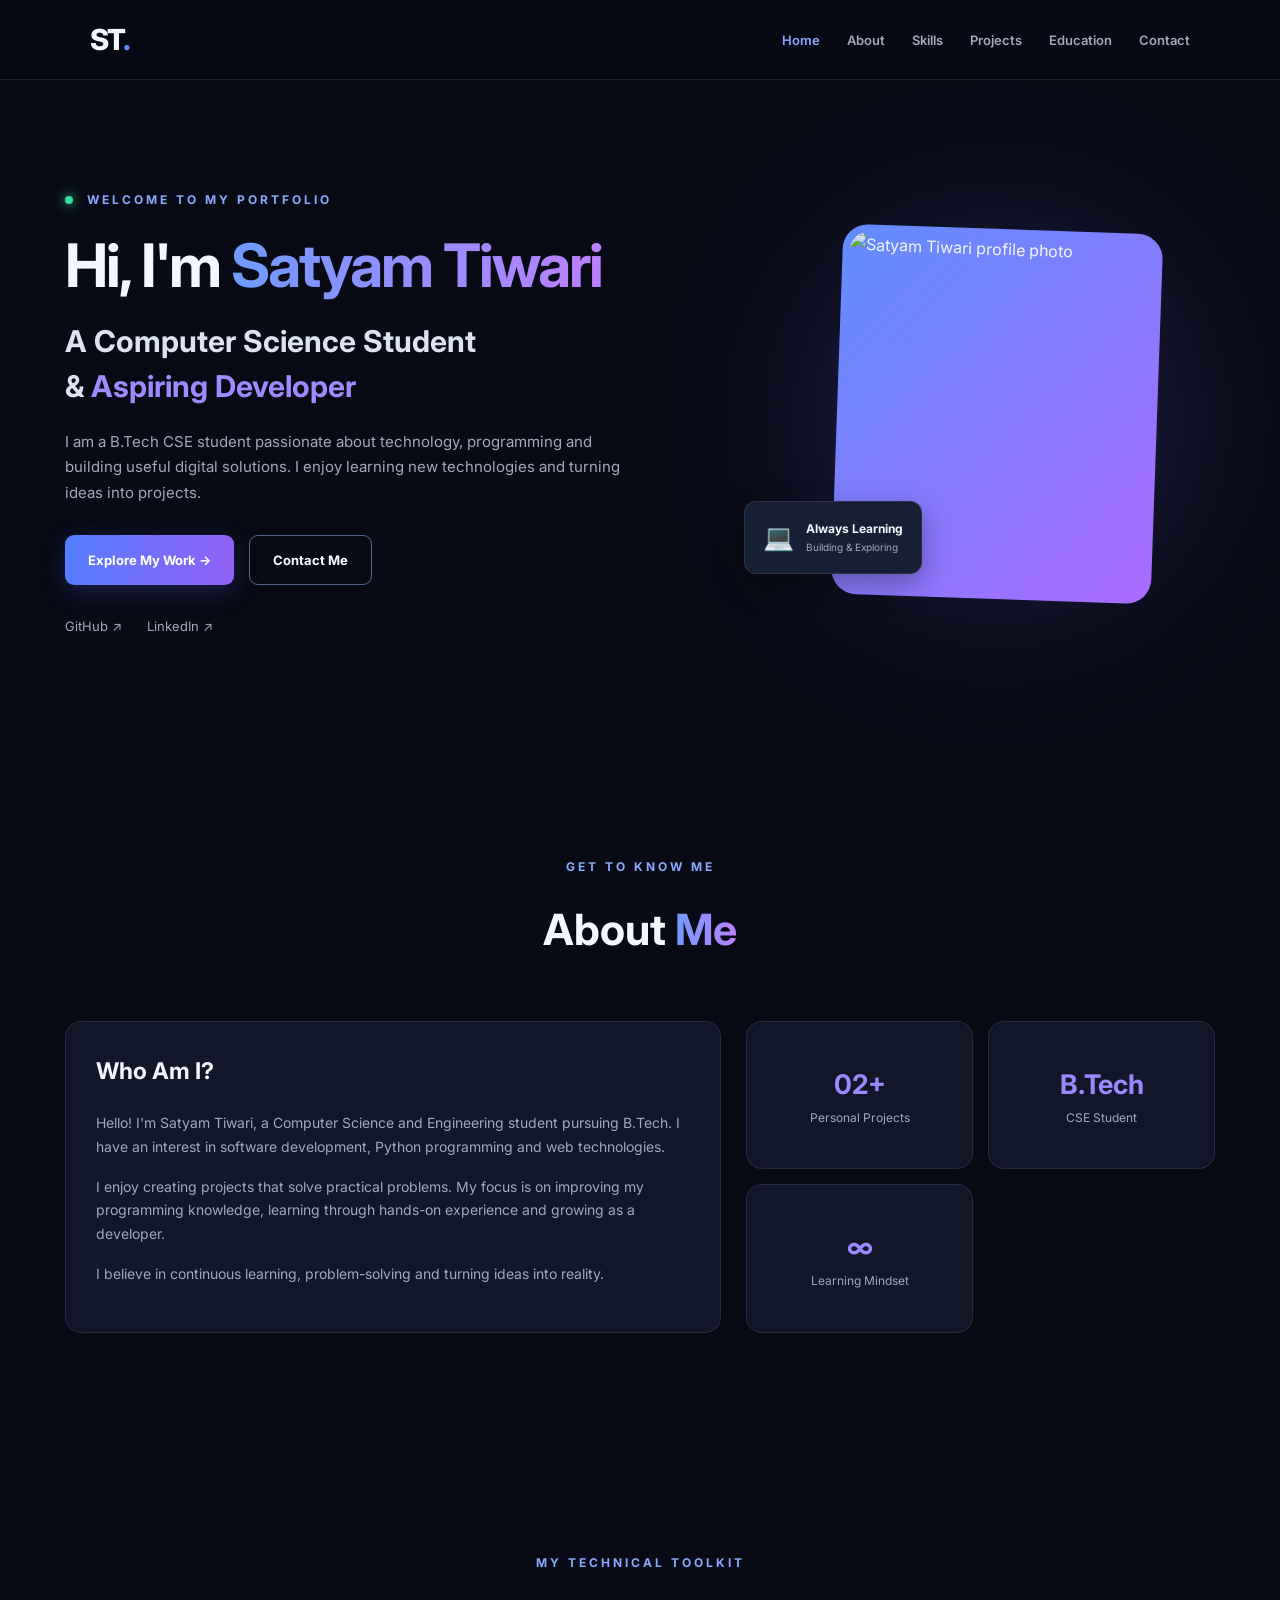
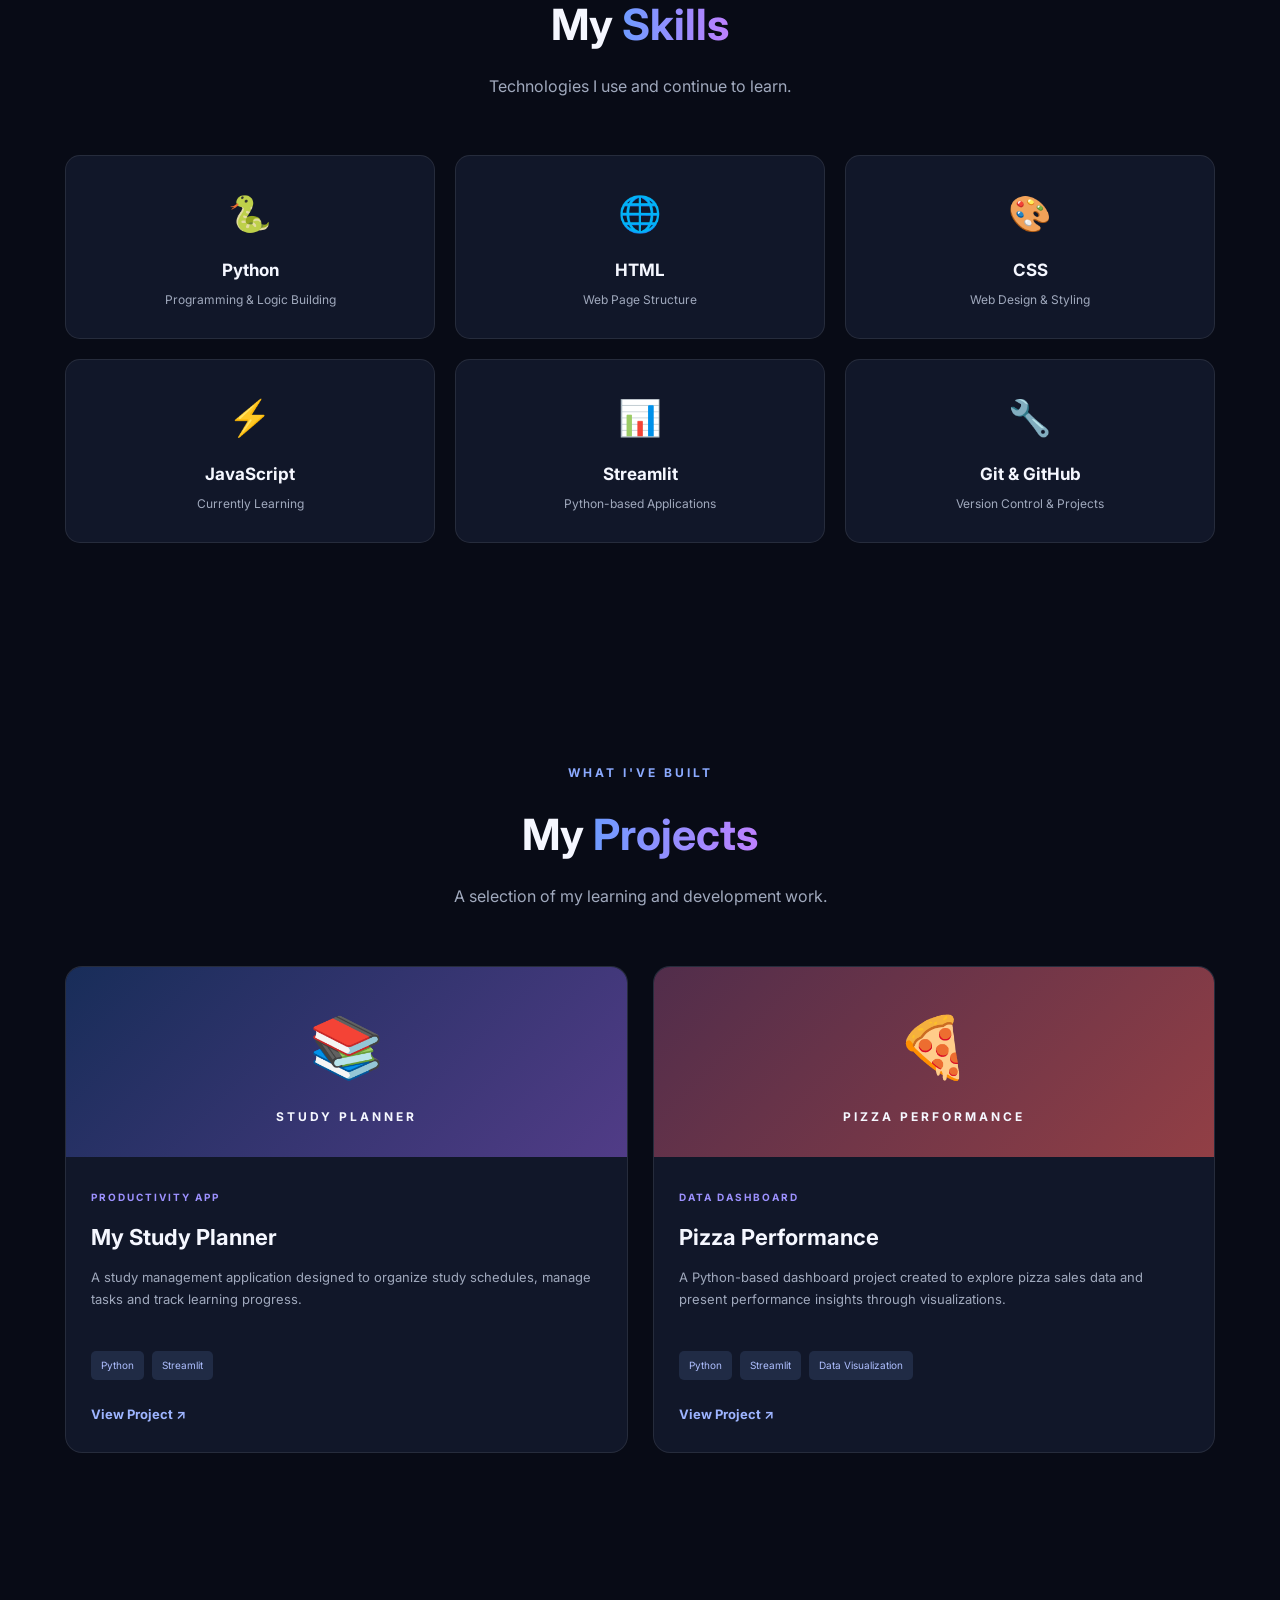
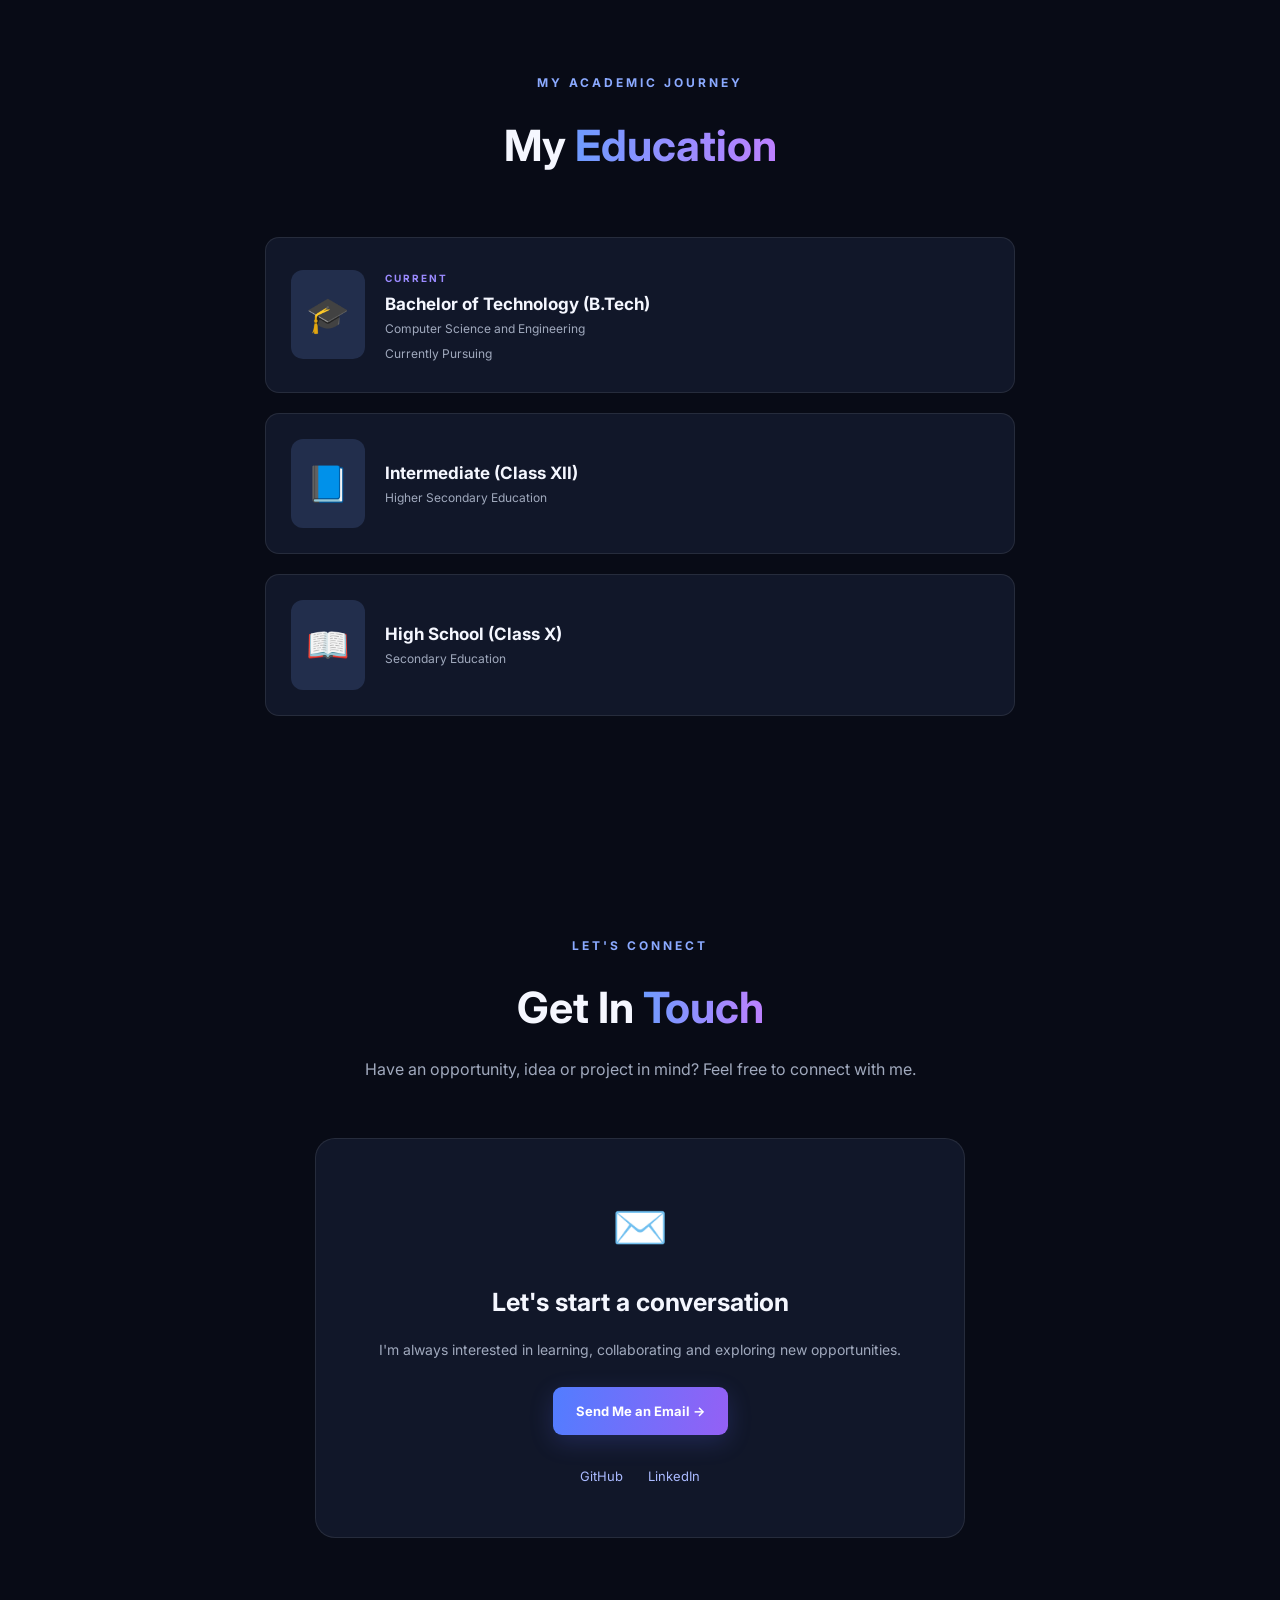
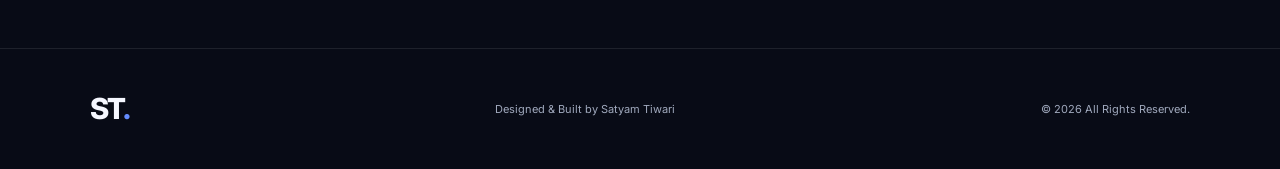
==== index.html @ 0c5a6672 "Add files via upload" ====
<!DOCTYPE html>
<html lang="en">

<head>
    <meta charset="UTF-8">
    <meta name="viewport" content="width=device-width, initial-scale=1.0">
    <meta name="description"
        content="Satyam Tiwari - CSE Student, Python Developer and aspiring software developer. Explore my projects and skills.">
    <title>Satyam Tiwari | Developer Portfolio</title>

    <link rel="stylesheet" href="style.css">

    <link rel="preconnect" href="https://fonts.googleapis.com">
    <link rel="preconnect" href="https://fonts.gstatic.com" crossorigin>
    <link href="https://fonts.googleapis.com/css2?family=Inter:wght@400;500;600;700;800&display=swap" rel="stylesheet">
</head>

<body>

    <!-- Navbar -->
    <header class="navbar">
        <a href="#home" class="logo">ST<span>.</span></a>

        <button class="menu-toggle" id="menuToggle" aria-label="Toggle navigation" aria-expanded="false">
            ☰
        </button>

        <nav class="nav-links" id="navLinks">
            <a href="#home" class="nav-link active">Home</a>
            <a href="#about" class="nav-link">About</a>
            <a href="#skills" class="nav-link">Skills</a>
            <a href="#projects" class="nav-link">Projects</a>
            <a href="#education" class="nav-link">Education</a>
            <a href="#contact" class="nav-link">Contact</a>
        </nav>
    </header>

    <main>

        <!-- Hero Section -->
        <section class="hero section" id="home">

            <div class="hero-content">
                <p class="eyebrow">
                    <span class="status-dot"></span>
                    WELCOME TO MY PORTFOLIO
                </p>

                <h1>
                    Hi, I'm <span class="gradient-text">Satyam Tiwari</span>
                </h1>

                <h2>
                    A Computer Science Student
                    <br>
                    & <span id="typingText">Aspiring Developer</span>
                </h2>

                <p class="hero-description">
                    I am a B.Tech CSE student passionate about
                    technology, programming and building useful
                    digital solutions. I enjoy learning new
                    technologies and turning ideas into projects.
                </p>

                <div class="hero-buttons">
                    <a href="#projects" class="btn btn-primary">
                        Explore My Work →
                    </a>

                    <a href="#contact" class="btn btn-outline">
                        Contact Me
                    </a>
                </div>

                <div class="social-links">
                    <a href="https://github.com/satyamtiwari9719" target="_blank" rel="noopener noreferrer">
                        GitHub ↗
                    </a>

                    <a href="https://www.linkedin.com/" target="_blank" rel="noopener noreferrer">
                        LinkedIn ↗
                    </a>
                </div>
            </div>

            <div class="hero-image">
                <div class="image-glow"></div>

                <div class="profile-frame">
                    <img src="images/profile.jpg" alt="Satyam Tiwari profile photo">
                </div>

                <div class="floating-card">
                    <span>💻</span>
                    <div>
                        <strong>Always Learning</strong>
                        <small>Building & Exploring</small>
                    </div>
                </div>
            </div>

        </section>

        <!-- About Section -->
        <section class="section about" id="about">

            <div class="section-heading">
                <p class="eyebrow">GET TO KNOW ME</p>
                <h2>About <span class="gradient-text">Me</span></h2>
            </div>

            <div class="about-content">
                <div class="about-card">
                    <h3>Who Am I?</h3>

                    <p>
                        Hello! I'm Satyam Tiwari, a Computer Science
                        and Engineering student pursuing B.Tech.
                        I have an interest in software development,
                        Python programming and web technologies.
                    </p>

                    <p>
                        I enjoy creating projects that solve
                        practical problems. My focus is on improving
                        my programming knowledge, learning through
                        hands-on experience and growing as a developer.
                    </p>

                    <p>
                        I believe in continuous learning,
                        problem-solving and turning ideas into reality.
                    </p>
                </div>

                <div class="about-stats">
                    <div class="stat-card">
                        <h3>02+</h3>
                        <p>Personal Projects</p>
                    </div>

                    <div class="stat-card">
                        <h3>B.Tech</h3>
                        <p>CSE Student</p>
                    </div>

                    <div class="stat-card">
                        <h3>∞</h3>
                        <p>Learning Mindset</p>
                    </div>
                </div>
            </div>
        </section>

        <!-- Skills Section -->
        <section class="section" id="skills">

            <div class="section-heading">
                <p class="eyebrow">MY TECHNICAL TOOLKIT</p>
                <h2>My <span class="gradient-text">Skills</span></h2>
                <p class="section-description">
                    Technologies I use and continue to learn.
                </p>
            </div>

            <div class="skills-grid">

                <div class="skill-card">
                    <span class="skill-icon">🐍</span>
                    <h3>Python</h3>
                    <p>Programming & Logic Building</p>
                </div>

                <div class="skill-card">
                    <span class="skill-icon">🌐</span>
                    <h3>HTML</h3>
                    <p>Web Page Structure</p>
                </div>

                <div class="skill-card">
                    <span class="skill-icon">🎨</span>
                    <h3>CSS</h3>
                    <p>Web Design & Styling</p>
                </div>

                <div class="skill-card">
                    <span class="skill-icon">⚡</span>
                    <h3>JavaScript</h3>
                    <p>Currently Learning</p>
                </div>

                <div class="skill-card">
                    <span class="skill-icon">📊</span>
                    <h3>Streamlit</h3>
                    <p>Python-based Applications</p>
                </div>

                <div class="skill-card">
                    <span class="skill-icon">🔧</span>
                    <h3>Git & GitHub</h3>
                    <p>Version Control & Projects</p>
                </div>

            </div>
        </section>

        <!-- Projects Section -->
        <section class="section projects" id="projects">

            <div class="section-heading">
                <p class="eyebrow">WHAT I'VE BUILT</p>
                <h2>My <span class="gradient-text">Projects</span></h2>
                <p class="section-description">
                    A selection of my learning and development work.
                </p>
            </div>

            <div class="projects-grid">

                <article class="project-card">
                    <div class="project-visual study-visual">
                        <span>📚</span>
                        <p>STUDY PLANNER</p>
                    </div>

                    <div class="project-info">
                        <span class="project-category">PRODUCTIVITY APP</span>
                        <h3>My Study Planner</h3>

                        <p>
                            A study management application designed
                            to organize study schedules, manage tasks
                            and track learning progress.
                        </p>

                        <div class="tags">
                            <span>Python</span>
                            <span>Streamlit</span>
                        </div>

                        <a href="https://github.com/satyamtiwari9719" target="_blank" rel="noopener noreferrer"
                            class="project-link">
                            View Project ↗
                        </a>
                    </div>
                </article>

                <article class="project-card">
                    <div class="project-visual pizza-visual">
                        <span>🍕</span>
                        <p>PIZZA PERFORMANCE</p>
                    </div>

                    <div class="project-info">
                        <span class="project-category">DATA DASHBOARD</span>
                        <h3>Pizza Performance</h3>

                        <p>
                            A Python-based dashboard project created
                            to explore pizza sales data and present
                            performance insights through visualizations.
                        </p>

                        <div class="tags">
                            <span>Python</span>
                            <span>Streamlit</span>
                            <span>Data Visualization</span>
                        </div>

                        <a href="https://github.com/satyamtiwari9719" target="_blank" rel="noopener noreferrer"
                            class="project-link">
                            View Project ↗
                        </a>
                    </div>
                </article>

            </div>
        </section>

        <!-- Education Section -->
        <section class="section" id="education">

            <div class="section-heading">
                <p class="eyebrow">MY ACADEMIC JOURNEY</p>
                <h2>My <span class="gradient-text">Education</span></h2>
            </div>

            <div class="education-list">

                <div class="education-card">
                    <div class="education-icon">🎓</div>
                    <div>
                        <span class="education-year">CURRENT</span>
                        <h3>Bachelor of Technology (B.Tech)</h3>
                        <p>Computer Science and Engineering</p>
                        <small>Currently Pursuing</small>
                    </div>
                </div>

                <div class="education-card">
                    <div class="education-icon">📘</div>
                    <div>
                        <h3>Intermediate (Class XII)</h3>
                        <p>Higher Secondary Education</p>
                    </div>
                </div>

                <div class="education-card">
                    <div class="education-icon">📖</div>
                    <div>
                        <h3>High School (Class X)</h3>
                        <p>Secondary Education</p>
                    </div>
                </div>

            </div>
        </section>

        <!-- Contact Section -->
        <section class="section contact" id="contact">

            <div class="section-heading">
                <p class="eyebrow">LET'S CONNECT</p>
                <h2>Get In <span class="gradient-text">Touch</span></h2>

                <p class="section-description">
                    Have an opportunity, idea or project in mind?
                    Feel free to connect with me.
                </p>
            </div>

            <div class="contact-card">
                <span class="contact-icon">✉️</span>
                <h3>Let's start a conversation</h3>

                <p>
                    I'm always interested in learning,
                    collaborating and exploring new opportunities.
                </p>

                <!-- Replace with your real email -->
                <a href="mailto:your-email@example.com" class="btn btn-primary">
                    Send Me an Email →
                </a>

                <div class="contact-socials">
                    <a href="https://github.com/satyamtiwari9719" target="_blank" rel="noopener noreferrer">
                        GitHub
                    </a>

                    <a href="https://www.linkedin.com/" target="_blank" rel="noopener noreferrer">
                        LinkedIn
                    </a>
                </div>
            </div>
        </section>

    </main>

    <!-- Footer -->
    <footer class="footer">
        <a href="#home" class="logo">ST<span>.</span></a>

        <p>Designed & Built by Satyam Tiwari</p>

        <p>© <span id="year"></span> All Rights Reserved.</p>
    </footer>

    <script src="script.js"></script>
</body>

</html>
---- style.css ----
/* =========================
   GLOBAL STYLING
========================= */

* {
    margin: 0;
    padding: 0;
    box-sizing: border-box;
    scroll-behavior: smooth;
}

:root {
    --bg: #080b16;
    --card: #111729;
    --text: #f5f7ff;
    --muted: #a0a9bd;
    --blue: #648cff;
    --purple: #a16bff;
    --border: rgba(255, 255, 255, 0.09);
}

body {
    font-family: 'Inter', sans-serif;
    background: var(--bg);
    color: var(--text);
    line-height: 1.7;
    overflow-x: hidden;
}

a {
    text-decoration: none;
    color: inherit;
}

.section {
    max-width: 1150px;
    width: 90%;
    margin: auto;
    padding: 110px 0;
}

.gradient-text {
    background: linear-gradient(90deg, #6e9bff, #bd80ff);
    -webkit-background-clip: text;
    background-clip: text;
    color: transparent;
}

.eyebrow {
    color: #8baaff;
    font-size: 12px;
    letter-spacing: 3px;
    font-weight: 700;
    margin-bottom: 15px;
}

.section-heading {
    text-align: center;
    margin-bottom: 55px;
}

.section-heading h2 {
    font-size: clamp(32px, 5vw, 43px);
    margin-bottom: 12px;
}

.section-description {
    color: var(--muted);
    max-width: 580px;
    margin: 10px auto 0;
}

/* =========================
   NAVIGATION BAR
========================= */

.navbar {
    position: sticky;
    top: 0;
    z-index: 1000;
    width: 100%;
    min-height: 75px;
    padding: 15px 7%;
    display: flex;
    align-items: center;
    justify-content: space-between;
    background: rgba(8, 11, 22, 0.92);
    backdrop-filter: blur(15px);
    border-bottom: 1px solid var(--border);
}

.logo {
    font-size: 29px;
    font-weight: 800;
    letter-spacing: -2px;
}

.logo span {
    color: var(--blue);
}

.nav-links {
    display: flex;
    align-items: center;
    gap: 27px;
}

.nav-link {
    color: var(--muted);
    font-size: 13px;
    font-weight: 600;
    transition: 0.3s;
}

.nav-link:hover,
.nav-link.active {
    color: #8baaff;
}

.menu-toggle {
    display: none;
    background: transparent;
    color: white;
    border: none;
    font-size: 27px;
    cursor: pointer;
}

/* =========================
   HERO SECTION
========================= */

.hero {
    min-height: 640px;
    display: grid;
    grid-template-columns: 1.2fr 0.8fr;
    align-items: center;
    gap: 60px;
}

.status-dot {
    display: inline-block;
    width: 8px;
    height: 8px;
    background: #42d9a2;
    border-radius: 50%;
    margin-right: 8px;
    box-shadow: 0 0 12px #42d9a2;
}

.hero h1 {
    font-size: clamp(36px, 5.5vw, 60px);
    line-height: 1.2;
    margin: 18px 0;
    letter-spacing: -2px;
}

.hero h2 {
    font-size: clamp(21px, 3vw, 30px);
    line-height: 1.5;
    color: #dce3f5;
    margin-bottom: 20px;
}

#typingText {
    color: #9e8bff;
}

.hero-description {
    color: var(--muted);
    max-width: 570px;
    font-size: 15px;
    margin-bottom: 30px;
}

.hero-buttons {
    display: flex;
    flex-wrap: wrap;
    gap: 15px;
}

.btn {
    display: inline-flex;
    align-items: center;
    justify-content: center;
    padding: 13px 23px;
    border-radius: 9px;
    font-size: 13px;
    font-weight: 700;
    transition: 0.3s;
}

.btn-primary {
    background: linear-gradient(100deg, #527dff, #9460f5);
    color: white;
    box-shadow: 0 7px 25px rgba(96, 110, 255, 0.2);
}

.btn-primary:hover {
    transform: translateY(-4px);
    box-shadow: 0 10px 30px rgba(96, 110, 255, 0.4);
}

.btn-outline {
    border: 1px solid #52658d;
    color: white;
}

.btn-outline:hover {
    background: #17223e;
    transform: translateY(-4px);
}

.social-links {
    display: flex;
    gap: 25px;
    margin-top: 30px;
}

.social-links a {
    color: var(--muted);
    font-size: 13px;
    transition: 0.3s;
}

.social-links a:hover {
    color: #8baaff;
}

.hero-image {
    position: relative;
    display: flex;
    justify-content: center;
    align-items: center;
}

.image-glow {
    position: absolute;
    width: 300px;
    height: 300px;
    background: linear-gradient(135deg, #536fff, #a16bff);
    filter: blur(100px);
    opacity: 0.3;
    border-radius: 50%;
}

.profile-frame {
    position: relative;
    width: 320px;
    height: 370px;
    border-radius: 25px;
    padding: 7px;
    background: linear-gradient(135deg, #608dff, #aa6bff);
    transform: rotate(2deg);
}

.profile-frame img {
    width: 100%;
    height: 100%;
    object-fit: cover;
    border-radius: 20px;
    display: block;
}

.floating-card {
    position: absolute;
    bottom: 25px;
    left: -35px;
    display: flex;
    align-items: center;
    gap: 12px;
    background: #171f34;
    border: 1px solid var(--border);
    padding: 14px 18px;
    border-radius: 12px;
    box-shadow: 0 10px 30px #0005;
}

.floating-card>span {
    font-size: 25px;
}

.floating-card strong,
.floating-card small {
    display: block;
}

.floating-card strong {
    font-size: 12px;
}

.floating-card small {
    color: var(--muted);
    font-size: 10px;
}

/* =========================
   ABOUT SECTION
========================= */

.about-content {
    display: grid;
    grid-template-columns: 1.4fr 1fr;
    gap: 25px;
}

.about-card,
.stat-card {
    background: var(--card);
    border: 1px solid var(--border);
    border-radius: 16px;
    padding: 30px;
}

.about-card h3 {
    font-size: 23px;
    margin-bottom: 20px;
}

.about-card p {
    color: var(--muted);
    font-size: 14px;
    margin-bottom: 16px;
}

.about-stats {
    display: grid;
    grid-template-columns: 1fr 1fr;
    gap: 15px;
}

.stat-card {
    display: flex;
    flex-direction: column;
    justify-content: center;
    text-align: center;
}

.stat-card h3 {
    font-size: 27px;
    color: #9b8aff;
}

.stat-card p {
    color: var(--muted);
    font-size: 12px;
}

/* =========================
   SKILLS SECTION
========================= */

.skills-grid {
    display: grid;
    grid-template-columns: repeat(3, 1fr);
    gap: 20px;
}

.skill-card {
    padding: 28px 20px;
    text-align: center;
    background: var(--card);
    border: 1px solid var(--border);
    border-radius: 15px;
    transition: 0.3s;
}

.skill-card:hover {
    transform: translateY(-7px);
    border-color: #718aff;
    background: #151e35;
}

.skill-icon {
    font-size: 35px;
}

.skill-card h3 {
    font-size: 17px;
    margin: 12px 0 5px;
}

.skill-card p {
    color: var(--muted);
    font-size: 12px;
}

/* =========================
   PROJECT SECTION
========================= */

.projects-grid {
    display: grid;
    grid-template-columns: repeat(2, 1fr);
    gap: 25px;
}

.project-card {
    overflow: hidden;
    border: 1px solid var(--border);
    background: var(--card);
    border-radius: 17px;
    transition: 0.3s;
}

.project-card:hover {
    transform: translateY(-7px);
    border-color: #718aff;
}

.project-visual {
    height: 190px;
    display: flex;
    flex-direction: column;
    justify-content: center;
    align-items: center;
    gap: 10px;
}

.study-visual {
    background: linear-gradient(135deg, #182d59, #513c87);
}

.pizza-visual {
    background: linear-gradient(135deg, #512d4b, #923f45);
}

.project-visual span {
    font-size: 60px;
}

.project-visual p {
    font-size: 12px;
    font-weight: 700;
    letter-spacing: 3px;
}

.project-info {
    padding: 25px;
}

.project-category {
    color: #9d91ff;
    font-size: 10px;
    font-weight: 700;
    letter-spacing: 2px;
}

.project-info h3 {
    font-size: 22px;
    margin: 10px 0;
}

.project-info>p {
    color: var(--muted);
    font-size: 13px;
    min-height: 65px;
}

.tags {
    display: flex;
    flex-wrap: wrap;
    gap: 8px;
    margin: 20px 0;
}

.tags span {
    background: #202b45;
    color: #aebfff;
    padding: 6px 10px;
    border-radius: 5px;
    font-size: 10px;
}

.project-link {
    color: #9db4ff;
    font-size: 13px;
    font-weight: 700;
}

.project-link:hover {
    color: white;
}

/* =========================
   EDUCATION
========================= */

.education-list {
    max-width: 750px;
    margin: auto;
    display: grid;
    gap: 20px;
}

.education-card {
    display: flex;
    align-items: center;
    gap: 20px;
    padding: 25px;
    background: var(--card);
    border: 1px solid var(--border);
    border-radius: 14px;
    transition: 0.3s;
}

.education-card:hover {
    border-color: #718aff;
    transform: translateX(5px);
}

.education-icon {
    font-size: 35px;
    background: #222e4c;
    padding: 15px;
    border-radius: 12px;
}

.education-year {
    color: #9b8aff;
    font-size: 10px;
    letter-spacing: 2px;
    font-weight: 700;
}

.education-card h3 {
    font-size: 17px;
}

.education-card p,
.education-card small {
    color: var(--muted);
    font-size: 12px;
}

/* =========================
   CONTACT SECTION
========================= */

.contact-card {
    max-width: 650px;
    margin: auto;
    text-align: center;
    background: var(--card);
    border: 1px solid var(--border);
    padding: 50px 30px;
    border-radius: 20px;
}

.contact-icon {
    font-size: 45px;
}

.contact-card h3 {
    font-size: 25px;
    margin: 15px 0;
}

.contact-card p {
    color: var(--muted);
    font-size: 14px;
    margin-bottom: 25px;
}

.contact-socials {
    display: flex;
    justify-content: center;
    gap: 25px;
    margin-top: 30px;
}

.contact-socials a {
    color: #aabaff;
    font-size: 13px;
}

/* =========================
   FOOTER
========================= */

.footer {
    border-top: 1px solid var(--border);
    padding: 35px 7%;
    display: flex;
    align-items: center;
    justify-content: space-between;
    flex-wrap: wrap;
    gap: 15px;
}

.footer p {
    color: var(--muted);
    font-size: 11px;
}

/* =========================
   ANIMATIONS
========================= */

.reveal {
    opacity: 0;
    transform: translateY(30px);
    transition: opacity 0.7s ease, transform 0.7s ease;
}

.reveal.show {
    opacity: 1;
    transform: translateY(0);
}

/* =========================
   RESPONSIVE DESIGN
========================= */

@media (max-width: 850px) {

    .nav-links {
        gap: 14px;
    }

    .hero {
        grid-template-columns: 1fr 0.8fr;
        gap: 30px;
    }

    .profile-frame {
        width: 260px;
        height: 310px;
    }

    .skills-grid {
        grid-template-columns: repeat(2, 1fr);
    }
}

@media (max-width: 650px) {

    .section {
        padding: 75px 0;
    }

    .navbar {
        padding: 15px 5%;
    }

    .menu-toggle {
        display: block;
    }

    .nav-links {
        display: none;
        position: absolute;
        top: 75px;
        left: 0;
        width: 100%;
        background: #111729;
        padding: 25px;
        flex-direction: column;
        align-items: flex-start;
        border-bottom: 1px solid var(--border);
    }

    .nav-links.open {
        display: flex;
    }

    .hero {
        grid-template-columns: 1fr;
        text-align: center;
        padding-top: 70px;
    }

    .hero-description {
        margin-left: auto;
        margin-right: auto;
    }

    .hero-buttons,
    .social-links {
        justify-content: center;
    }

    .hero-image {
        margin: 20px auto;
    }

    .profile-frame {
        width: 260px;
        height: 300px;
    }

    .floating-card {
        left: -10px;
    }

    .about-content {
        grid-template-columns: 1fr;
    }

    .projects-grid {
        grid-template-columns: 1fr;
    }

    .skills-grid {
        grid-template-columns: repeat(2, 1fr);
    }

    .footer {
        justify-content: center;
        text-align: center;
        flex-direction: column;
    }
}

@media (max-width: 380px) {

    .skills-grid {
        grid-template-columns: 1fr;
    }

    .profile-frame {
        width: 220px;
        height: 270px;
    }
}
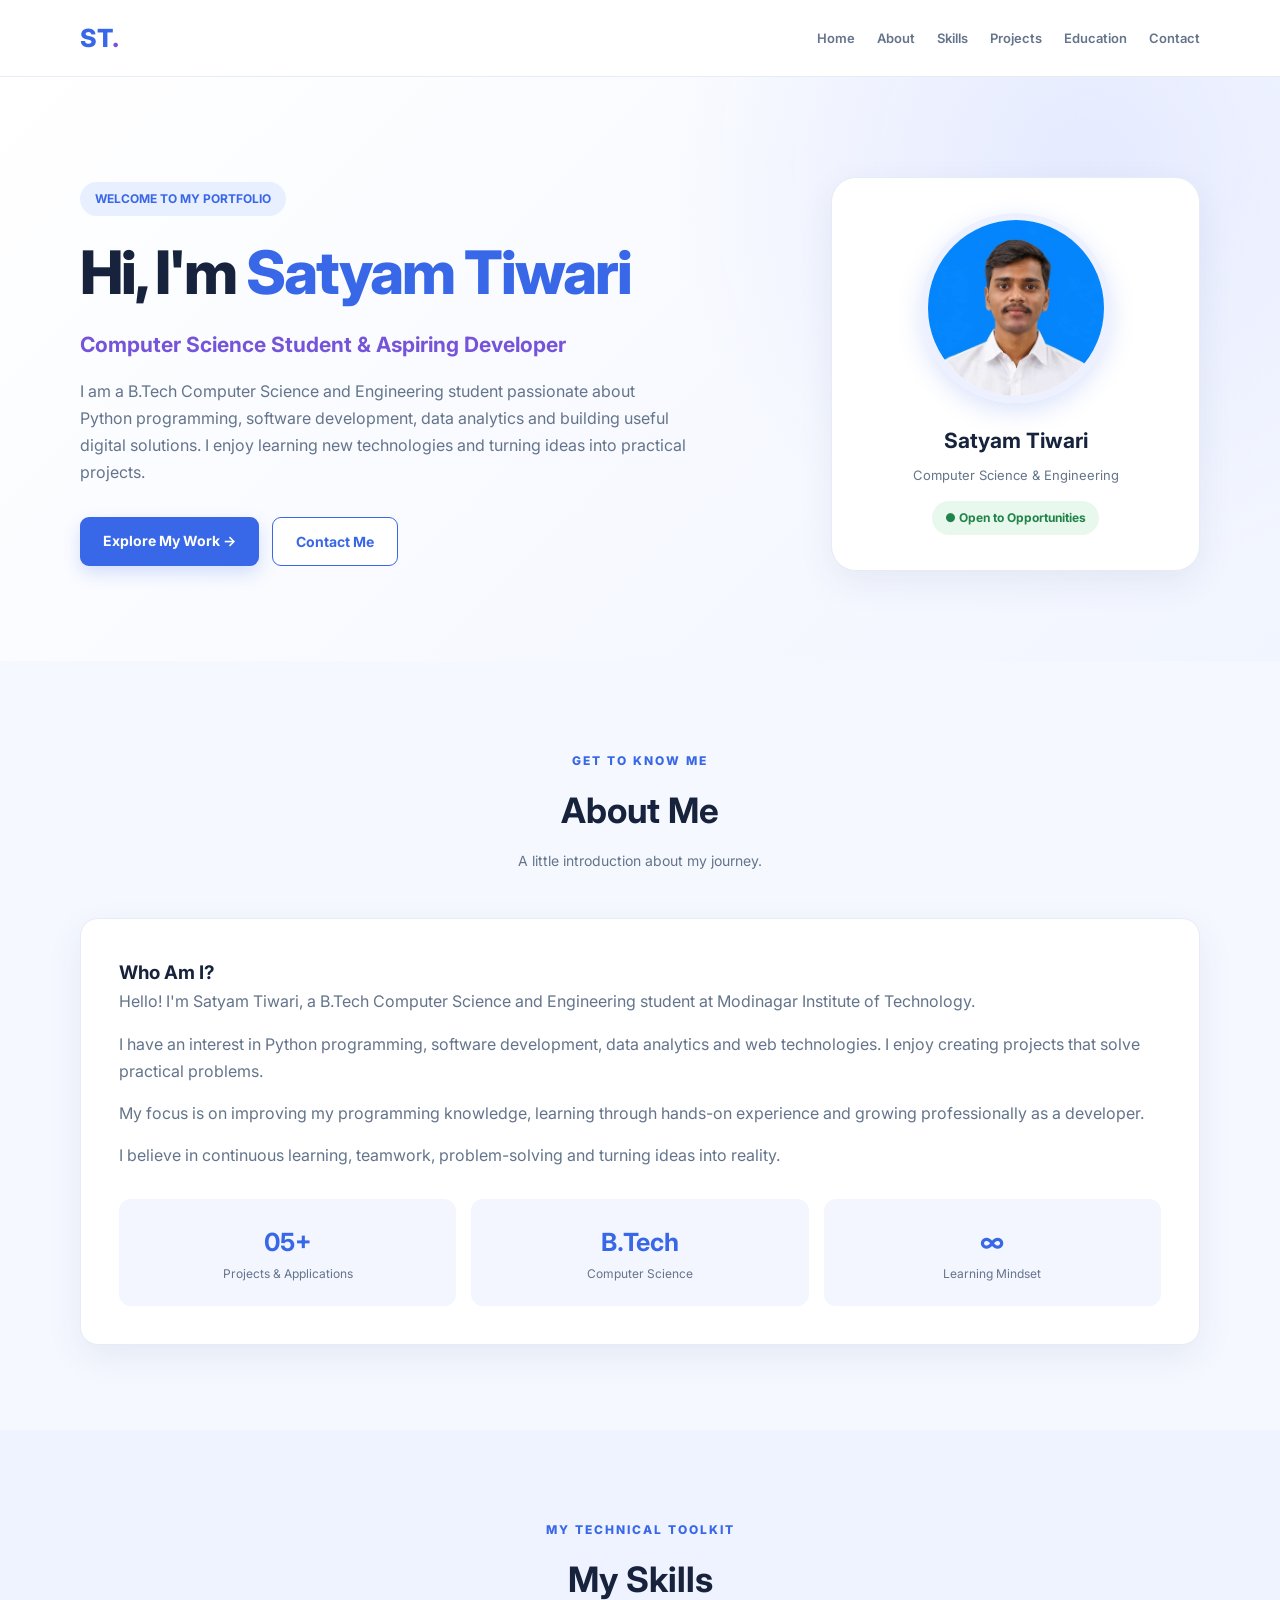
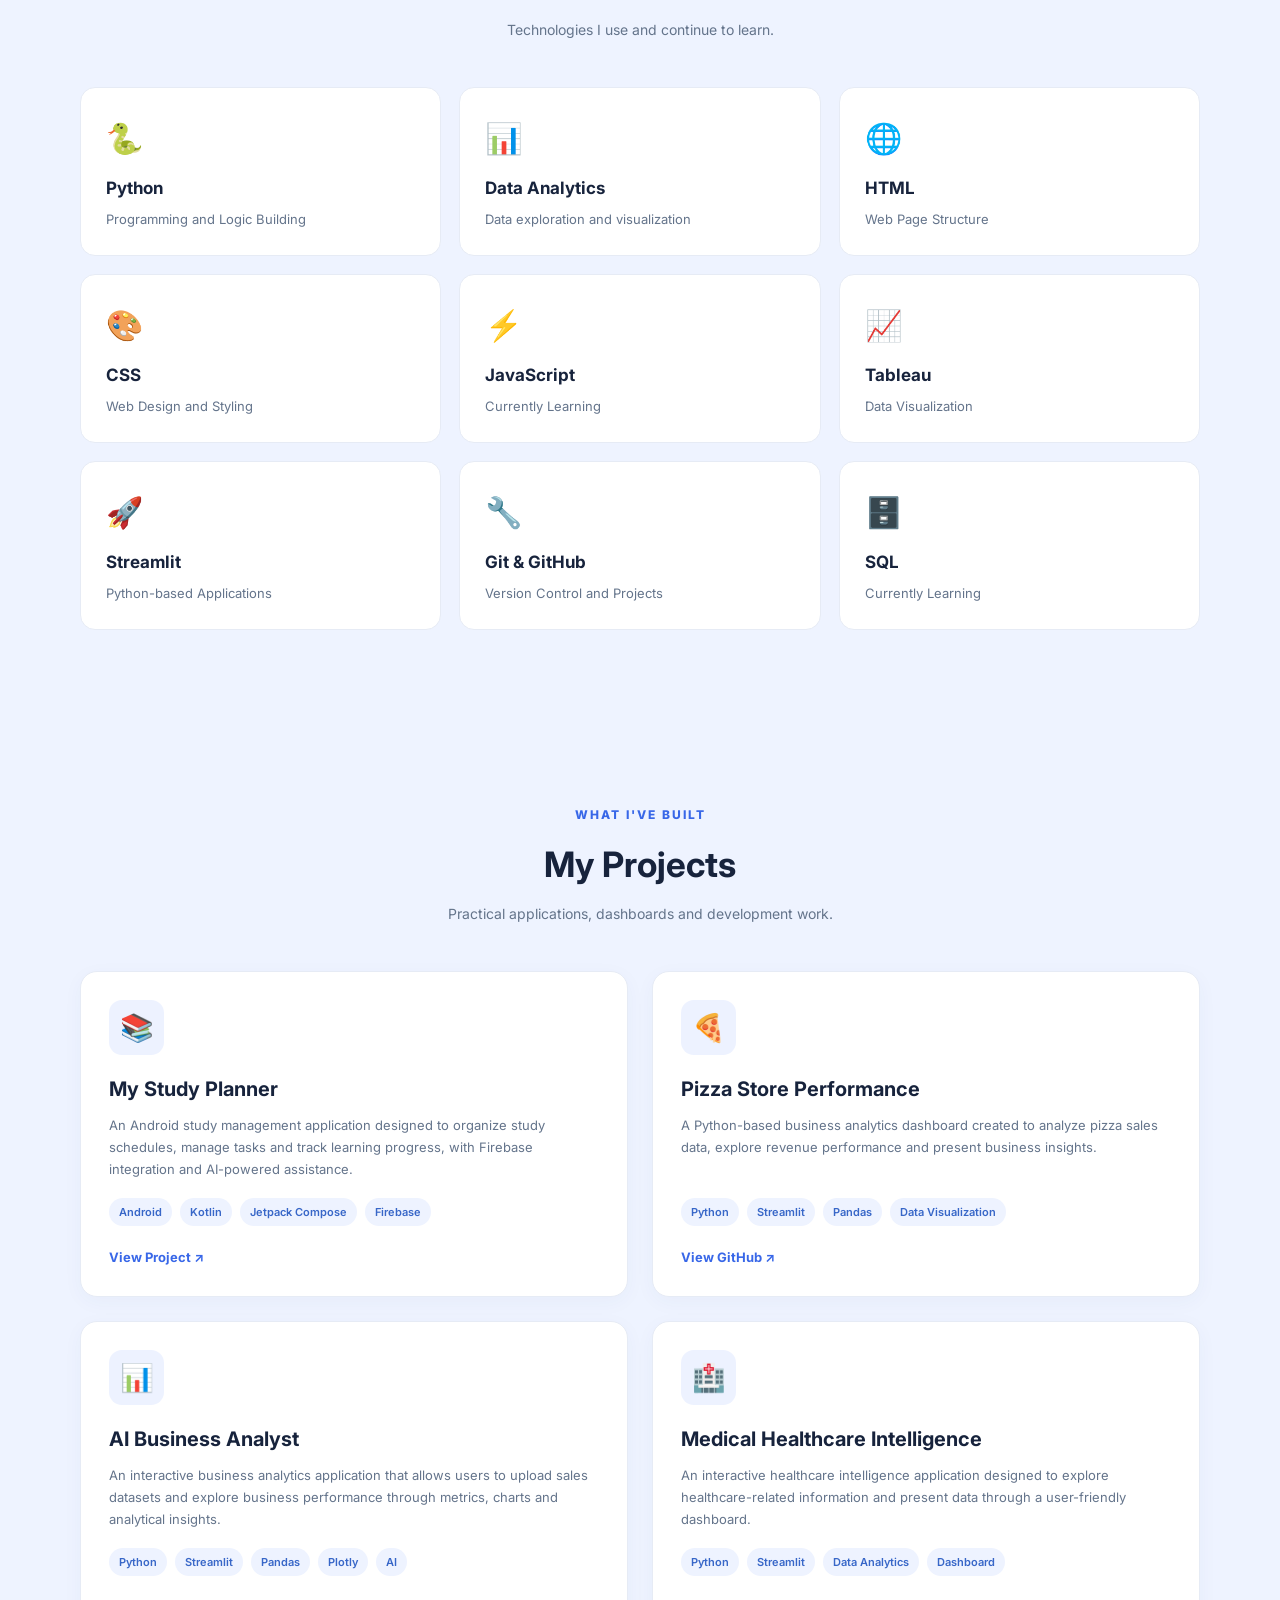
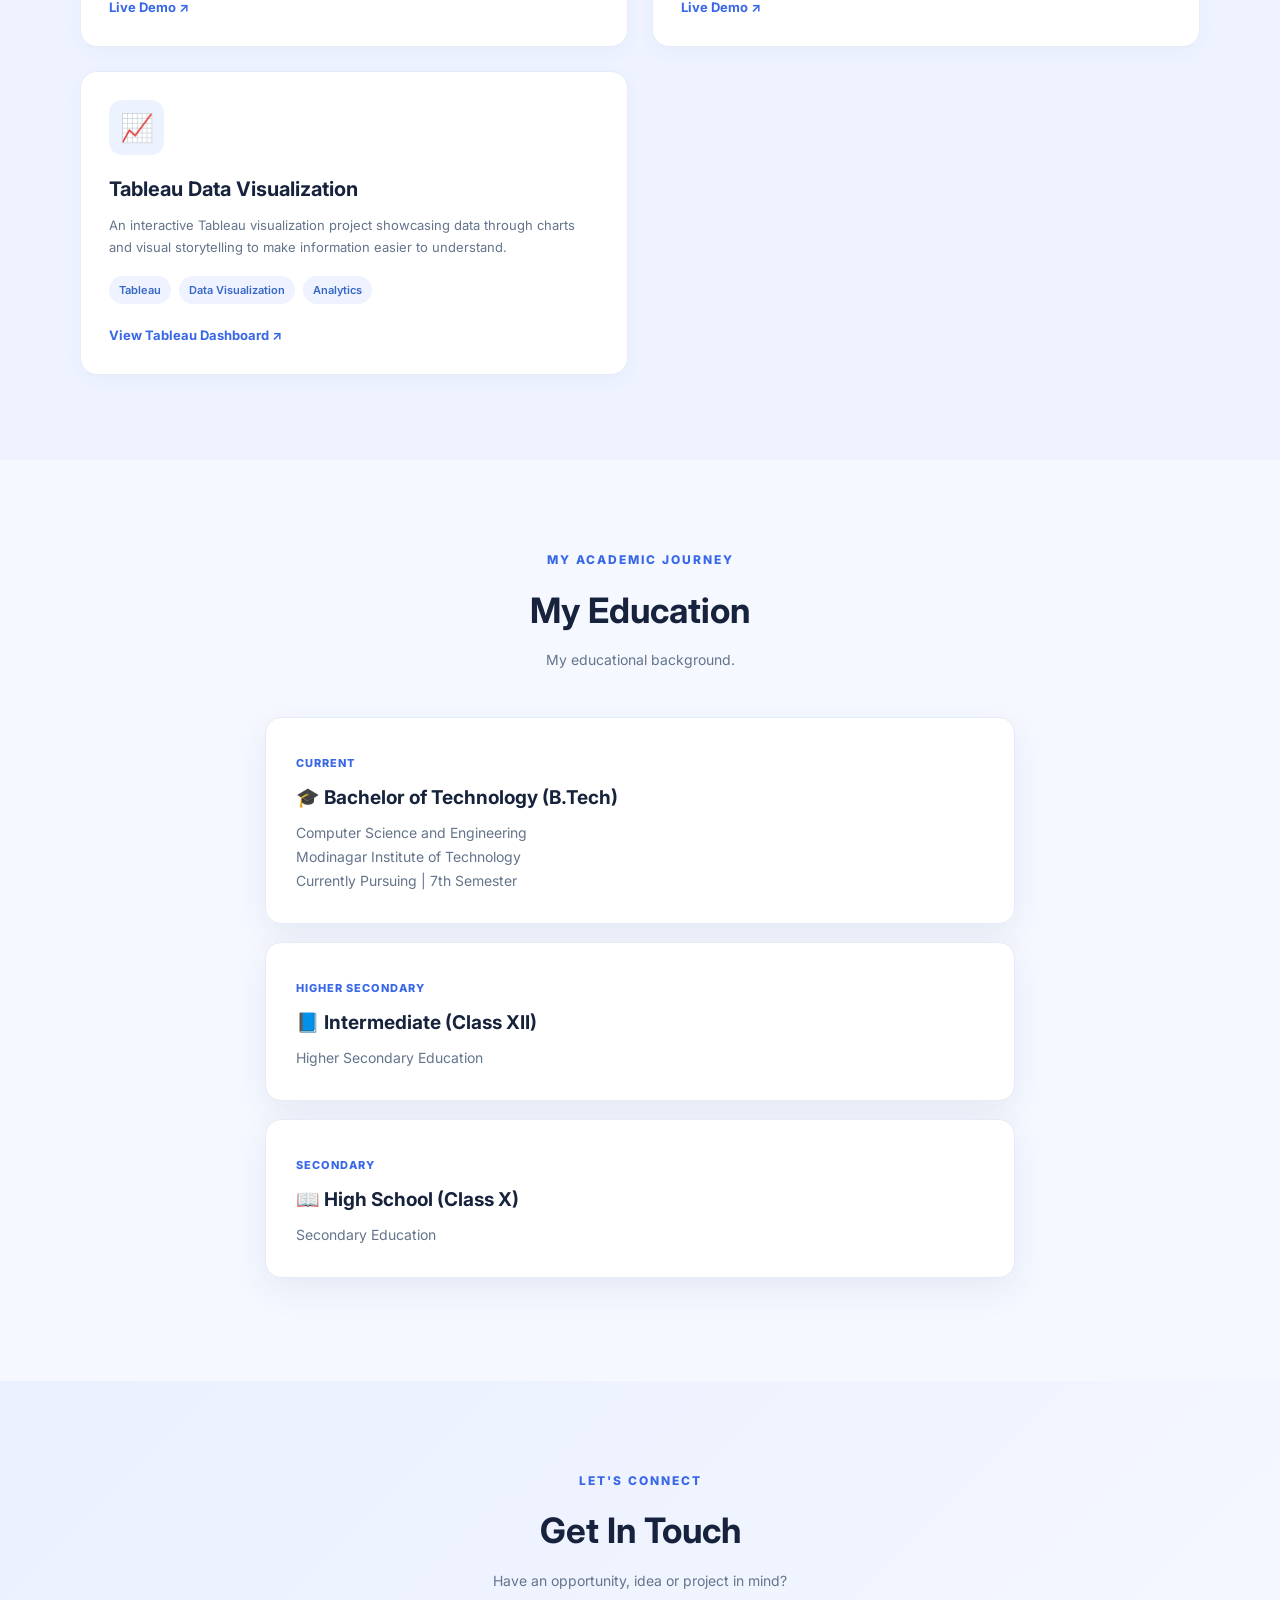
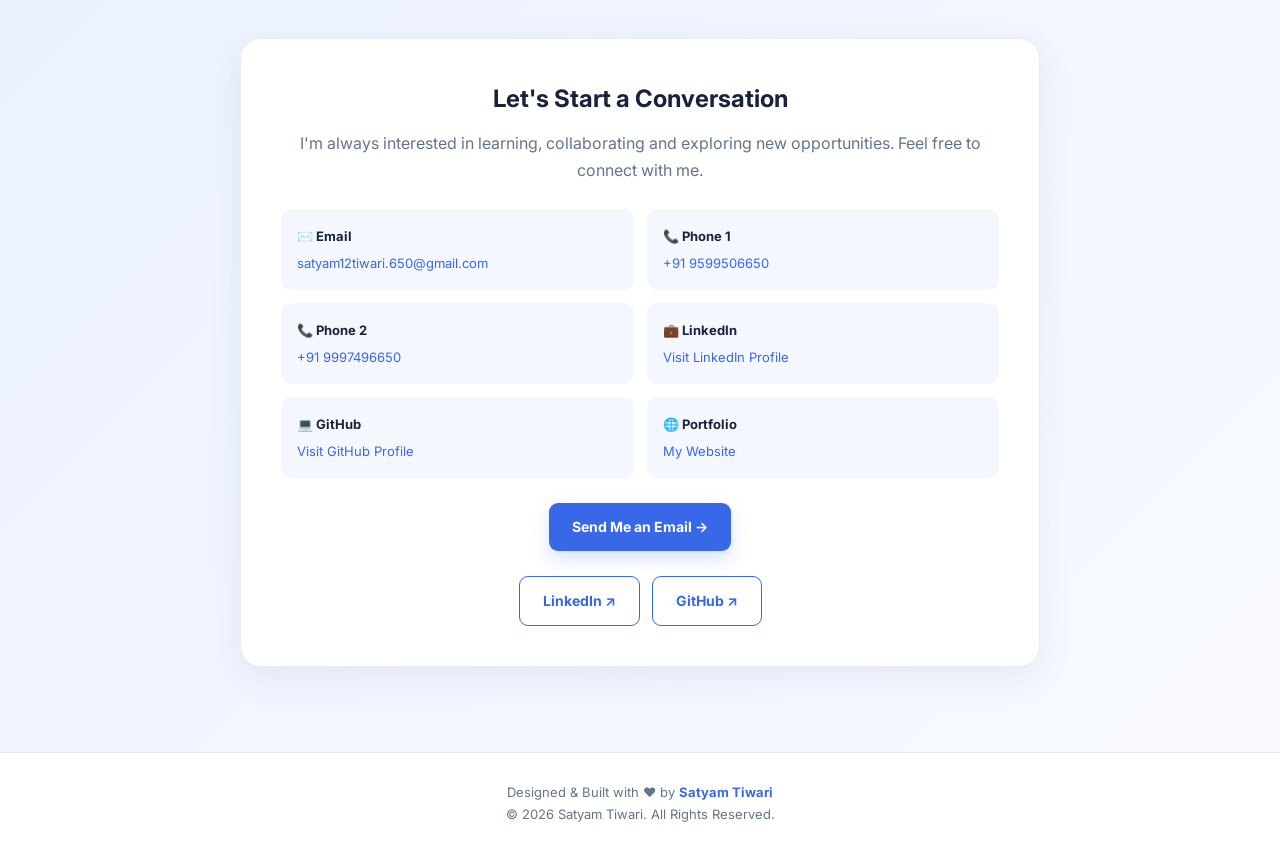
==== commit 3e0278f3: "Update print statement from 'Hello' to 'Goodbye'" ====
--- a/index.html
+++ b/index.html
@@ -4,370 +4,1060 @@
 <head>
     <meta charset="UTF-8">
     <meta name="viewport" content="width=device-width, initial-scale=1.0">
+
+    <title>Satyam Tiwari | Software Developer & Data Analyst</title>
+
     <meta name="description"
-        content="Satyam Tiwari - CSE Student, Python Developer and aspiring software developer. Explore my projects and skills.">
-    <title>Satyam Tiwari | Developer Portfolio</title>
-
-    <link rel="stylesheet" href="style.css">
+        content="Official portfolio of Satyam Tiwari, B.Tech Computer Science student and aspiring Software Developer and Data Analyst. Explore Python projects, AI dashboards, Tableau visualizations and technical skills.">
+
+    <meta name="keywords"
+        content="Satyam Tiwari, Satyam Tiwari Portfolio, Software Developer, Data Analyst, Python Developer, AI Business Analyst, Tableau, Streamlit">
+
+    <meta name="author" content="Satyam Tiwari">
+    <meta name="robots" content="index, follow">
+    <meta name="theme-color" content="#f5f8ff">
+
+    <link rel="canonical" href="https://satyamtiwari9719.github.io/">
+
+    <meta property="og:title" content="Satyam Tiwari | Professional Portfolio">
+    <meta property="og:description" content="Explore my projects, skills, education and professional journey.">
+    <meta property="og:type" content="website">
+    <meta property="og:url" content="https://satyamtiwari9719.github.io/">
+    <meta property="og:image" content="https://satyamtiwari9719.github.io/profile.jpg">
+
+    <meta name="twitter:card" content="summary_large_image">
+    <meta name="twitter:title" content="Satyam Tiwari Portfolio">
+    <meta name="twitter:description" content="Software Development | Python | Data Analytics">
+    <meta name="twitter:image" content="https://satyamtiwari9719.github.io/profile.jpg">
+
+    <script type="application/ld+json">
+{
+  "@context": "https://schema.org",
+  "@type": "Person",
+  "name": "Satyam Tiwari",
+  "url": "https://satyamtiwari9719.github.io/",
+  "image": "https://satyamtiwari9719.github.io/profile.jpg",
+  "jobTitle": "Aspiring Software Developer and Data Analyst",
+  "email": "satyam12tiwari.650@gmail.com",
+  "telephone": "+91-9599506650",
+  "sameAs": [
+    "https://www.linkedin.com/in/satyamtiwari9719",
+    "https://github.com/satyamtiwari9719"
+  ],
+  "alumniOf": {
+    "@type": "CollegeOrUniversity",
+    "name": "Modinagar Institute of Technology"
+  }
+}
+</script>
 
     <link rel="preconnect" href="https://fonts.googleapis.com">
     <link rel="preconnect" href="https://fonts.gstatic.com" crossorigin>
     <link href="https://fonts.googleapis.com/css2?family=Inter:wght@400;500;600;700;800&display=swap" rel="stylesheet">
+
+    <style>
+        :root {
+            --primary: #3867e8;
+            --secondary: #7654d9;
+            --text: #17233c;
+            --muted: #64748b;
+            --background: #f5f8ff;
+            --white: #ffffff;
+            --border: #e6ebf5;
+            --shadow: 0 12px 35px rgba(39, 67, 120, 0.08);
+        }
+
+        * {
+            margin: 0;
+            padding: 0;
+            box-sizing: border-box;
+            scroll-behavior: smooth;
+        }
+
+        body {
+            font-family: 'Inter', sans-serif;
+            background: var(--background);
+            color: var(--text);
+            line-height: 1.7;
+        }
+
+        a {
+            text-decoration: none;
+            color: inherit;
+        }
+
+        .container {
+            width: min(1120px, 90%);
+            margin: auto;
+        }
+
+        /* NAVBAR */
+
+        header {
+            background: rgba(255, 255, 255, 0.95);
+            position: sticky;
+            top: 0;
+            z-index: 100;
+            border-bottom: 1px solid var(--border);
+            backdrop-filter: blur(12px);
+        }
+
+        nav {
+            min-height: 76px;
+            display: flex;
+            justify-content: space-between;
+            align-items: center;
+            gap: 20px;
+        }
+
+        .logo {
+            font-size: 25px;
+            font-weight: 800;
+            color: var(--primary);
+        }
+
+        .logo span {
+            color: var(--secondary);
+        }
+
+        .nav-links {
+            display: flex;
+            gap: 22px;
+            align-items: center;
+            flex-wrap: wrap;
+        }
+
+        .nav-links a {
+            font-size: 13px;
+            font-weight: 600;
+            color: var(--muted);
+        }
+
+        .nav-links a:hover {
+            color: var(--primary);
+        }
+
+        /* BUTTONS */
+
+        .btn {
+            display: inline-block;
+            padding: 12px 23px;
+            border-radius: 9px;
+            font-size: 14px;
+            font-weight: 700;
+            transition: 0.3s;
+        }
+
+        .btn-primary {
+            background: var(--primary);
+            color: white;
+            box-shadow: 0 7px 18px rgba(56, 103, 232, 0.2);
+        }
+
+        .btn-outline {
+            border: 1px solid var(--primary);
+            color: var(--primary);
+            background: white;
+        }
+
+        .btn:hover {
+            transform: translateY(-3px);
+        }
+
+        /* HERO */
+
+        .hero {
+            padding: 100px 0 90px;
+            background:
+                radial-gradient(circle at 85% 15%, #e5eaff 0, transparent 35%),
+                linear-gradient(135deg, #ffffff, #f1f5ff);
+        }
+
+        .hero-content {
+            display: grid;
+            grid-template-columns: 1.5fr 0.8fr;
+            align-items: center;
+            gap: 60px;
+        }
+
+        .tag {
+            display: inline-block;
+            background: #e8efff;
+            color: var(--primary);
+            padding: 7px 15px;
+            border-radius: 30px;
+            font-size: 12px;
+            font-weight: 700;
+            margin-bottom: 22px;
+        }
+
+        .hero h1 {
+            font-size: clamp(38px, 6vw, 60px);
+            line-height: 1.15;
+            font-weight: 800;
+            letter-spacing: -2px;
+            margin-bottom: 20px;
+        }
+
+        .hero h1 span {
+            color: var(--primary);
+        }
+
+        .hero h2 {
+            font-size: 21px;
+            color: var(--secondary);
+            margin-bottom: 15px;
+        }
+
+        .hero p {
+            max-width: 610px;
+            color: var(--muted);
+            margin-bottom: 30px;
+        }
+
+        .hero-buttons {
+            display: flex;
+            gap: 13px;
+            flex-wrap: wrap;
+        }
+
+        /* PROFILE PHOTO */
+
+        .profile-card {
+            background: white;
+            border: 1px solid var(--border);
+            border-radius: 25px;
+            padding: 35px 20px;
+            text-align: center;
+            box-shadow: var(--shadow);
+        }
+
+        .avatar {
+            width: 190px;
+            height: 190px;
+            margin: auto auto 20px;
+            border-radius: 50%;
+            object-fit: cover;
+            object-position: center 25%;
+            border: 7px solid #edf1ff;
+            box-shadow: 0 8px 25px rgba(56, 103, 232, 0.18);
+            display: block;
+        }
+
+        .profile-card h3 {
+            font-size: 21px;
+        }
+
+        .profile-card p {
+            font-size: 13px;
+            color: var(--muted);
+            margin: 5px 0 15px;
+        }
+
+        .status {
+            display: inline-block;
+            background: #e8f8ed;
+            color: #21834a;
+            padding: 7px 13px;
+            border-radius: 30px;
+            font-size: 12px;
+            font-weight: 700;
+        }
+
+        /* SECTIONS */
+
+        section {
+            padding: 85px 0;
+        }
+
+        .section-heading {
+            text-align: center;
+            margin-bottom: 45px;
+        }
+
+        .section-heading small {
+            color: var(--primary);
+            font-size: 12px;
+            font-weight: 800;
+            letter-spacing: 2px;
+        }
+
+        .section-heading h2 {
+            font-size: 35px;
+            margin: 8px 0;
+        }
+
+        .section-heading p {
+            color: var(--muted);
+            font-size: 14px;
+        }
+
+        /* ABOUT */
+
+        .about-box {
+            background: white;
+            padding: 38px;
+            border-radius: 18px;
+            border: 1px solid var(--border);
+            box-shadow: var(--shadow);
+        }
+
+        .about-box p {
+            color: var(--muted);
+            margin-bottom: 15px;
+        }
+
+        .stats {
+            display: grid;
+            grid-template-columns: repeat(3, 1fr);
+            gap: 15px;
+            margin-top: 30px;
+        }
+
+        .stat {
+            background: #f3f6ff;
+            text-align: center;
+            padding: 22px 10px;
+            border-radius: 12px;
+        }
+
+        .stat h3 {
+            color: var(--primary);
+            font-size: 25px;
+        }
+
+        .stat p {
+            font-size: 12px;
+            margin: 0;
+        }
+
+        /* SKILLS */
+
+        .skills-section {
+            background: #eef3ff;
+        }
+
+        .skills-grid {
+            display: grid;
+            grid-template-columns: repeat(3, 1fr);
+            gap: 18px;
+        }
+
+        .skill-card {
+            background: white;
+            border: 1px solid var(--border);
+            border-radius: 15px;
+            padding: 25px;
+            transition: 0.3s;
+        }
+
+        .skill-card:hover {
+            transform: translateY(-5px);
+            box-shadow: var(--shadow);
+            border-color: #b8c9ff;
+        }
+
+        .skill-icon {
+            font-size: 30px;
+            margin-bottom: 10px;
+        }
+
+        .skill-card h3 {
+            font-size: 17px;
+            margin-bottom: 5px;
+        }
+
+        .skill-card p {
+            font-size: 13px;
+            color: var(--muted);
+        }
+
+        /* PROJECTS */
+
+        .projects-section {
+            background: #eef3ff;
+        }
+
+        .projects-grid {
+            display: grid;
+            grid-template-columns: repeat(2, 1fr);
+            gap: 24px;
+        }
+
+        .project-card {
+            background: white;
+            border-radius: 17px;
+            padding: 28px;
+            border: 1px solid var(--border);
+            box-shadow: 0 5px 20px rgba(39, 67, 120, 0.04);
+            transition: 0.3s;
+            display: flex;
+            flex-direction: column;
+        }
+
+        .project-card:hover {
+            transform: translateY(-6px);
+            box-shadow: var(--shadow);
+        }
+
+        .project-icon {
+            width: 55px;
+            height: 55px;
+            background: #edf2ff;
+            border-radius: 13px;
+            display: grid;
+            place-items: center;
+            font-size: 27px;
+            margin-bottom: 17px;
+        }
+
+        .project-card h3 {
+            font-size: 20px;
+            margin-bottom: 8px;
+        }
+
+        .project-card p {
+            color: var(--muted);
+            font-size: 13px;
+            margin-bottom: 17px;
+            flex-grow: 1;
+        }
+
+        .tech-tags {
+            display: flex;
+            gap: 8px;
+            flex-wrap: wrap;
+            margin-bottom: 20px;
+        }
+
+        .tech-tags span {
+            font-size: 11px;
+            background: #eef3ff;
+            color: #3867c8;
+            padding: 5px 10px;
+            border-radius: 20px;
+            font-weight: 600;
+        }
+
+        .project-link {
+            color: var(--primary);
+            font-weight: 700;
+            font-size: 13px;
+        }
+
+        .project-link:hover {
+            text-decoration: underline;
+        }
+
+        /* EDUCATION */
+
+        .education-card {
+            max-width: 750px;
+            margin: 0 auto 18px;
+            background: white;
+            padding: 30px;
+            border-radius: 16px;
+            border: 1px solid var(--border);
+            box-shadow: var(--shadow);
+        }
+
+        .education-card h3 {
+            font-size: 19px;
+            margin: 7px 0;
+        }
+
+        .education-card p {
+            color: var(--muted);
+            font-size: 14px;
+        }
+
+        .edu-label {
+            font-size: 11px;
+            color: var(--primary);
+            font-weight: 800;
+            letter-spacing: 1px;
+        }
+
+        /* CONTACT */
+
+        .contact-section {
+            background: linear-gradient(135deg, #eaf0ff, #f8faff);
+        }
+
+        .contact-card {
+            max-width: 800px;
+            margin: auto;
+            background: white;
+            border-radius: 20px;
+            padding: 40px;
+            text-align: center;
+            box-shadow: var(--shadow);
+            border: 1px solid var(--border);
+        }
+
+        .contact-card>p {
+            color: var(--muted);
+            margin: 10px 0 25px;
+        }
+
+        .contact-details {
+            display: grid;
+            grid-template-columns: repeat(2, 1fr);
+            gap: 13px;
+            text-align: left;
+            margin: 25px 0;
+        }
+
+        .contact-item {
+            padding: 16px;
+            background: #f5f7ff;
+            border-radius: 10px;
+            font-size: 13px;
+            overflow-wrap: anywhere;
+        }
+
+        .contact-item strong {
+            display: block;
+            margin-bottom: 5px;
+        }
+
+        .contact-item a {
+            color: var(--primary);
+        }
+
+        .social-links {
+            display: flex;
+            justify-content: center;
+            gap: 12px;
+            flex-wrap: wrap;
+            margin-top: 25px;
+        }
+
+        /* FOOTER */
+
+        footer {
+            background: white;
+            border-top: 1px solid var(--border);
+            text-align: center;
+            padding: 28px 10px;
+            color: var(--muted);
+            font-size: 13px;
+        }
+
+        footer strong {
+            color: var(--primary);
+        }
+
+        /* MOBILE RESPONSIVE */
+
+        @media(max-width:800px) {
+            .hero-content {
+                grid-template-columns: 1fr;
+                text-align: center;
+            }
+
+            .hero p {
+                margin-left: auto;
+                margin-right: auto;
+            }
+
+            .hero-buttons {
+                justify-content: center;
+            }
+
+            .profile-card {
+                max-width: 380px;
+                margin: auto;
+                width: 100%;
+            }
+
+            .skills-grid {
+                grid-template-columns: repeat(2, 1fr);
+            }
+        }
+
+        @media(max-width:600px) {
+            nav {
+                padding: 15px 0;
+                flex-direction: column;
+            }
+
+            .nav-links {
+                justify-content: center;
+                gap: 12px;
+            }
+
+            .nav-links a {
+                font-size: 11px;
+            }
+
+            .hero {
+                padding: 65px 0;
+            }
+
+            .hero h1 {
+                font-size: 39px;
+            }
+
+            section {
+                padding: 60px 0;
+            }
+
+            .section-heading h2 {
+                font-size: 28px;
+            }
+
+            .skills-grid,
+            .projects-grid,
+            .contact-details {
+                grid-template-columns: 1fr;
+            }
+
+            .stats {
+                grid-template-columns: 1fr;
+            }
+
+            .about-box,
+            .contact-card {
+                padding: 24px;
+            }
+
+            .avatar {
+                width: 165px;
+                height: 165px;
+            }
+        }
+    </style>
 </head>
 
 <body>
 
-    <!-- Navbar -->
-    <header class="navbar">
-        <a href="#home" class="logo">ST<span>.</span></a>
-
-        <button class="menu-toggle" id="menuToggle" aria-label="Toggle navigation" aria-expanded="false">
-            ☰
-        </button>
-
-        <nav class="nav-links" id="navLinks">
-            <a href="#home" class="nav-link active">Home</a>
-            <a href="#about" class="nav-link">About</a>
-            <a href="#skills" class="nav-link">Skills</a>
-            <a href="#projects" class="nav-link">Projects</a>
-            <a href="#education" class="nav-link">Education</a>
-            <a href="#contact" class="nav-link">Contact</a>
+    <header>
+        <nav class="container">
+            <a href="#home" class="logo">ST<span>.</span></a>
+
+            <div class="nav-links">
+                <a href="#home">Home</a>
+                <a href="#about">About</a>
+                <a href="#skills">Skills</a>
+                <a href="#projects">Projects</a>
+                <a href="#education">Education</a>
+                <a href="#contact">Contact</a>
+            </div>
         </nav>
     </header>
 
     <main>
 
-        <!-- Hero Section -->
-        <section class="hero section" id="home">
-
-            <div class="hero-content">
-                <p class="eyebrow">
-                    <span class="status-dot"></span>
-                    WELCOME TO MY PORTFOLIO
-                </p>
-
-                <h1>
-                    Hi, I'm <span class="gradient-text">Satyam Tiwari</span>
-                </h1>
-
-                <h2>
-                    A Computer Science Student
-                    <br>
-                    & <span id="typingText">Aspiring Developer</span>
-                </h2>
-
-                <p class="hero-description">
-                    I am a B.Tech CSE student passionate about
-                    technology, programming and building useful
-                    digital solutions. I enjoy learning new
-                    technologies and turning ideas into projects.
-                </p>
-
-                <div class="hero-buttons">
-                    <a href="#projects" class="btn btn-primary">
-                        Explore My Work →
-                    </a>
-
-                    <a href="#contact" class="btn btn-outline">
-                        Contact Me
-                    </a>
-                </div>
-
-                <div class="social-links">
-                    <a href="https://github.com/satyamtiwari9719" target="_blank" rel="noopener noreferrer">
-                        GitHub ↗
-                    </a>
-
-                    <a href="https://www.linkedin.com/" target="_blank" rel="noopener noreferrer">
-                        LinkedIn ↗
-                    </a>
-                </div>
+        <!-- HOME -->
+        <section class="hero" id="home">
+            <div class="container hero-content">
+
+                <div>
+                    <span class="tag">WELCOME TO MY PORTFOLIO</span>
+
+                    <h1>Hi, I'm <span>Satyam Tiwari</span></h1>
+
+                    <h2>Computer Science Student & Aspiring Developer</h2>
+
+                    <p>
+                        I am a B.Tech Computer Science and Engineering student
+                        passionate about Python programming, software development,
+                        data analytics and building useful digital solutions.
+                        I enjoy learning new technologies and turning ideas
+                        into practical projects.
+                    </p>
+
+                    <div class="hero-buttons">
+                        <a href="#projects" class="btn btn-primary">Explore My Work →</a>
+                        <a href="#contact" class="btn btn-outline">Contact Me</a>
+                    </div>
+                </div>
+
+                <div class="profile-card">
+                    <img src="profile.jpg" alt="Satyam Tiwari - Professional Profile Photo" class="avatar" width="190"
+                        height="190">
+                    <h3>Satyam Tiwari</h3>
+                    <p>Computer Science & Engineering</p>
+                    <span class="status">● Open to Opportunities</span>
+                </div>
+
             </div>
-
-            <div class="hero-image">
-                <div class="image-glow"></div>
-
-                <div class="profile-frame">
-                    <img src="images/profile.jpg" alt="Satyam Tiwari profile photo">
-                </div>
-
-                <div class="floating-card">
-                    <span>💻</span>
-                    <div>
-                        <strong>Always Learning</strong>
-                        <small>Building & Exploring</small>
-                    </div>
-                </div>
-            </div>
-
         </section>
 
-        <!-- About Section -->
-        <section class="section about" id="about">
-
-            <div class="section-heading">
-                <p class="eyebrow">GET TO KNOW ME</p>
-                <h2>About <span class="gradient-text">Me</span></h2>
-            </div>
-
-            <div class="about-content">
-                <div class="about-card">
+        <!-- ABOUT -->
+        <section id="about">
+            <div class="container">
+
+                <div class="section-heading">
+                    <small>GET TO KNOW ME</small>
+                    <h2>About Me</h2>
+                    <p>A little introduction about my journey.</p>
+                </div>
+
+                <div class="about-box">
                     <h3>Who Am I?</h3>
 
                     <p>
-                        Hello! I'm Satyam Tiwari, a Computer Science
-                        and Engineering student pursuing B.Tech.
-                        I have an interest in software development,
-                        Python programming and web technologies.
+                        Hello! I'm Satyam Tiwari, a B.Tech Computer Science
+                        and Engineering student at Modinagar Institute of Technology.
                     </p>
 
                     <p>
-                        I enjoy creating projects that solve
-                        practical problems. My focus is on improving
-                        my programming knowledge, learning through
-                        hands-on experience and growing as a developer.
+                        I have an interest in Python programming, software development,
+                        data analytics and web technologies. I enjoy creating
+                        projects that solve practical problems.
                     </p>
 
                     <p>
-                        I believe in continuous learning,
+                        My focus is on improving my programming knowledge,
+                        learning through hands-on experience and growing
+                        professionally as a developer.
+                    </p>
+
+                    <p>
+                        I believe in continuous learning, teamwork,
                         problem-solving and turning ideas into reality.
                     </p>
-                </div>
-
-                <div class="about-stats">
-                    <div class="stat-card">
-                        <h3>02+</h3>
-                        <p>Personal Projects</p>
-                    </div>
-
-                    <div class="stat-card">
-                        <h3>B.Tech</h3>
-                        <p>CSE Student</p>
-                    </div>
-
-                    <div class="stat-card">
-                        <h3>∞</h3>
-                        <p>Learning Mindset</p>
+
+                    <div class="stats">
+                        <div class="stat">
+                            <h3>05+</h3>
+                            <p>Projects & Applications</p>
+                        </div>
+
+                        <div class="stat">
+                            <h3>B.Tech</h3>
+                            <p>Computer Science</p>
+                        </div>
+
+                        <div class="stat">
+                            <h3>∞</h3>
+                            <p>Learning Mindset</p>
+                        </div>
                     </div>
                 </div>
             </div>
         </section>
 
-        <!-- Skills Section -->
-        <section class="section" id="skills">
-
-            <div class="section-heading">
-                <p class="eyebrow">MY TECHNICAL TOOLKIT</p>
-                <h2>My <span class="gradient-text">Skills</span></h2>
-                <p class="section-description">
-                    Technologies I use and continue to learn.
-                </p>
-            </div>
-
-            <div class="skills-grid">
-
-                <div class="skill-card">
-                    <span class="skill-icon">🐍</span>
-                    <h3>Python</h3>
-                    <p>Programming & Logic Building</p>
-                </div>
-
-                <div class="skill-card">
-                    <span class="skill-icon">🌐</span>
-                    <h3>HTML</h3>
-                    <p>Web Page Structure</p>
-                </div>
-
-                <div class="skill-card">
-                    <span class="skill-icon">🎨</span>
-                    <h3>CSS</h3>
-                    <p>Web Design & Styling</p>
-                </div>
-
-                <div class="skill-card">
-                    <span class="skill-icon">⚡</span>
-                    <h3>JavaScript</h3>
-                    <p>Currently Learning</p>
-                </div>
-
-                <div class="skill-card">
-                    <span class="skill-icon">📊</span>
-                    <h3>Streamlit</h3>
-                    <p>Python-based Applications</p>
-                </div>
-
-                <div class="skill-card">
-                    <span class="skill-icon">🔧</span>
-                    <h3>Git & GitHub</h3>
-                    <p>Version Control & Projects</p>
-                </div>
-
+        <!-- SKILLS -->
+        <section class="skills-section" id="skills">
+            <div class="container">
+
+                <div class="section-heading">
+                    <small>MY TECHNICAL TOOLKIT</small>
+                    <h2>My Skills</h2>
+                    <p>Technologies I use and continue to learn.</p>
+                </div>
+
+                <div class="skills-grid">
+
+                    <div class="skill-card">
+                        <div class="skill-icon">🐍</div>
+                        <h3>Python</h3>
+                        <p>Programming and Logic Building</p>
+                    </div>
+
+                    <div class="skill-card">
+                        <div class="skill-icon">📊</div>
+                        <h3>Data Analytics</h3>
+                        <p>Data exploration and visualization</p>
+                    </div>
+
+                    <div class="skill-card">
+                        <div class="skill-icon">🌐</div>
+                        <h3>HTML</h3>
+                        <p>Web Page Structure</p>
+                    </div>
+
+                    <div class="skill-card">
+                        <div class="skill-icon">🎨</div>
+                        <h3>CSS</h3>
+                        <p>Web Design and Styling</p>
+                    </div>
+
+                    <div class="skill-card">
+                        <div class="skill-icon">⚡</div>
+                        <h3>JavaScript</h3>
+                        <p>Currently Learning</p>
+                    </div>
+
+                    <div class="skill-card">
+                        <div class="skill-icon">📈</div>
+                        <h3>Tableau</h3>
+                        <p>Data Visualization</p>
+                    </div>
+
+                    <div class="skill-card">
+                        <div class="skill-icon">🚀</div>
+                        <h3>Streamlit</h3>
+                        <p>Python-based Applications</p>
+                    </div>
+
+                    <div class="skill-card">
+                        <div class="skill-icon">🔧</div>
+                        <h3>Git & GitHub</h3>
+                        <p>Version Control and Projects</p>
+                    </div>
+
+                    <div class="skill-card">
+                        <div class="skill-icon">🗄️</div>
+                        <h3>SQL</h3>
+                        <p>Currently Learning</p>
+                    </div>
+
+                </div>
             </div>
         </section>
 
-        <!-- Projects Section -->
-        <section class="section projects" id="projects">
-
-            <div class="section-heading">
-                <p class="eyebrow">WHAT I'VE BUILT</p>
-                <h2>My <span class="gradient-text">Projects</span></h2>
-                <p class="section-description">
-                    A selection of my learning and development work.
-                </p>
-            </div>
-
-            <div class="projects-grid">
-
-                <article class="project-card">
-                    <div class="project-visual study-visual">
-                        <span>📚</span>
-                        <p>STUDY PLANNER</p>
-                    </div>
-
-                    <div class="project-info">
-                        <span class="project-category">PRODUCTIVITY APP</span>
+        <!-- PROJECTS -->
+        <section class="projects-section" id="projects">
+            <div class="container">
+
+                <div class="section-heading">
+                    <small>WHAT I'VE BUILT</small>
+                    <h2>My Projects</h2>
+                    <p>Practical applications, dashboards and development work.</p>
+                </div>
+
+                <div class="projects-grid">
+
+                    <article class="project-card">
+                        <div class="project-icon">📚</div>
                         <h3>My Study Planner</h3>
-
                         <p>
-                            A study management application designed
-                            to organize study schedules, manage tasks
-                            and track learning progress.
+                            An Android study management application designed
+                            to organize study schedules, manage tasks and
+                            track learning progress, with Firebase integration
+                            and AI-powered assistance.
                         </p>
-
-                        <div class="tags">
+                        <div class="tech-tags">
+                            <span>Android</span>
+                            <span>Kotlin</span>
+                            <span>Jetpack Compose</span>
+                            <span>Firebase</span>
+                        </div>
+                        <a class="project-link" href="https://github.com/satyamtiwari9719/My-Study-Planner"
+                            target="_blank" rel="noopener noreferrer">
+                            View Project ↗
+                        </a>
+                    </article>
+
+                    <article class="project-card">
+                        <div class="project-icon">🍕</div>
+                        <h3>Pizza Store Performance</h3>
+                        <p>
+                            A Python-based business analytics dashboard
+                            created to analyze pizza sales data, explore
+                            revenue performance and present business insights.
+                        </p>
+                        <div class="tech-tags">
                             <span>Python</span>
                             <span>Streamlit</span>
-                        </div>
-
-                        <a href="https://github.com/satyamtiwari9719" target="_blank" rel="noopener noreferrer"
-                            class="project-link">
-                            View Project ↗
+                            <span>Pandas</span>
+                            <span>Data Visualization</span>
+                        </div>
+                        <a class="project-link" href="https://github.com/satyamtiwari9719" target="_blank"
+                            rel="noopener noreferrer">
+                            View GitHub ↗
                         </a>
-                    </div>
-                </article>
-
-                <article class="project-card">
-                    <div class="project-visual pizza-visual">
-                        <span>🍕</span>
-                        <p>PIZZA PERFORMANCE</p>
-                    </div>
-
-                    <div class="project-info">
-                        <span class="project-category">DATA DASHBOARD</span>
-                        <h3>Pizza Performance</h3>
-
+                    </article>
+
+                    <article class="project-card">
+                        <div class="project-icon">📊</div>
+                        <h3>AI Business Analyst</h3>
                         <p>
-                            A Python-based dashboard project created
-                            to explore pizza sales data and present
-                            performance insights through visualizations.
+                            An interactive business analytics application
+                            that allows users to upload sales datasets and
+                            explore business performance through metrics,
+                            charts and analytical insights.
                         </p>
-
-                        <div class="tags">
+                        <div class="tech-tags">
                             <span>Python</span>
                             <span>Streamlit</span>
+                            <span>Pandas</span>
+                            <span>Plotly</span>
+                            <span>AI</span>
+                        </div>
+                        <a class="project-link" href="https://ai-business-analyst-4dbn5dh2fsmtf9nxru4tza.streamlit.app/"
+                            target="_blank" rel="noopener noreferrer">
+                            Live Demo ↗
+                        </a>
+                    </article>
+
+                    <article class="project-card">
+                        <div class="project-icon">🏥</div>
+                        <h3>Medical Healthcare Intelligence</h3>
+                        <p>
+                            An interactive healthcare intelligence application
+                            designed to explore healthcare-related information
+                            and present data through a user-friendly dashboard.
+                        </p>
+                        <div class="tech-tags">
+                            <span>Python</span>
+                            <span>Streamlit</span>
+                            <span>Data Analytics</span>
+                            <span>Dashboard</span>
+                        </div>
+                        <a class="project-link"
+                            href="https://medintal-healthcare-intelligence-g5tffhednksjkt3rfdi28e.streamlit.app/"
+                            target="_blank" rel="noopener noreferrer">
+                            Live Demo ↗
+                        </a>
+                    </article>
+
+                    <article class="project-card">
+                        <div class="project-icon">📈</div>
+                        <h3>Tableau Data Visualization</h3>
+                        <p>
+                            An interactive Tableau visualization project
+                            showcasing data through charts and visual
+                            storytelling to make information easier to understand.
+                        </p>
+                        <div class="tech-tags">
+                            <span>Tableau</span>
                             <span>Data Visualization</span>
-                        </div>
-
-                        <a href="https://github.com/satyamtiwari9719" target="_blank" rel="noopener noreferrer"
-                            class="project-link">
-                            View Project ↗
+                            <span>Analytics</span>
+                        </div>
+                        <a class="project-link"
+                            href="https://public.tableau.com/app/profile/satyam.tiwari1544/viz/shared/SSZBF8GNM"
+                            target="_blank" rel="noopener noreferrer">
+                            View Tableau Dashboard ↗
                         </a>
-                    </div>
-                </article>
-
+                    </article>
+
+                </div>
             </div>
         </section>
 
-        <!-- Education Section -->
-        <section class="section" id="education">
-
-            <div class="section-heading">
-                <p class="eyebrow">MY ACADEMIC JOURNEY</p>
-                <h2>My <span class="gradient-text">Education</span></h2>
-            </div>
-
-            <div class="education-list">
+        <!-- EDUCATION -->
+        <section id="education">
+            <div class="container">
+
+                <div class="section-heading">
+                    <small>MY ACADEMIC JOURNEY</small>
+                    <h2>My Education</h2>
+                    <p>My educational background.</p>
+                </div>
 
                 <div class="education-card">
-                    <div class="education-icon">🎓</div>
-                    <div>
-                        <span class="education-year">CURRENT</span>
-                        <h3>Bachelor of Technology (B.Tech)</h3>
-                        <p>Computer Science and Engineering</p>
-                        <small>Currently Pursuing</small>
-                    </div>
+                    <span class="edu-label">CURRENT</span>
+                    <h3>🎓 Bachelor of Technology (B.Tech)</h3>
+                    <p>Computer Science and Engineering</p>
+                    <p>Modinagar Institute of Technology</p>
+                    <p>Currently Pursuing | 7th Semester</p>
                 </div>
 
                 <div class="education-card">
-                    <div class="education-icon">📘</div>
-                    <div>
-                        <h3>Intermediate (Class XII)</h3>
-                        <p>Higher Secondary Education</p>
-                    </div>
+                    <span class="edu-label">HIGHER SECONDARY</span>
+                    <h3>📘 Intermediate (Class XII)</h3>
+                    <p>Higher Secondary Education</p>
                 </div>
 
                 <div class="education-card">
-                    <div class="education-icon">📖</div>
-                    <div>
-                        <h3>High School (Class X)</h3>
-                        <p>Secondary Education</p>
-                    </div>
+                    <span class="edu-label">SECONDARY</span>
+                    <h3>📖 High School (Class X)</h3>
+                    <p>Secondary Education</p>
                 </div>
 
             </div>
         </section>
 
-        <!-- Contact Section -->
-        <section class="section contact" id="contact">
-
-            <div class="section-heading">
-                <p class="eyebrow">LET'S CONNECT</p>
-                <h2>Get In <span class="gradient-text">Touch</span></h2>
-
-                <p class="section-description">
-                    Have an opportunity, idea or project in mind?
-                    Feel free to connect with me.
-                </p>
-            </div>
-
-            <div class="contact-card">
-                <span class="contact-icon">✉️</span>
-                <h3>Let's start a conversation</h3>
-
-                <p>
-                    I'm always interested in learning,
-                    collaborating and exploring new opportunities.
-                </p>
-
-                <!-- Replace with your real email -->
-                <a href="mailto:your-email@example.com" class="btn btn-primary">
-                    Send Me an Email →
-                </a>
-
-                <div class="contact-socials">
-                    <a href="https://github.com/satyamtiwari9719" target="_blank" rel="noopener noreferrer">
-                        GitHub
+        <!-- CONTACT -->
+        <section class="contact-section" id="contact">
+            <div class="container">
+
+                <div class="section-heading">
+                    <small>LET'S CONNECT</small>
+                    <h2>Get In Touch</h2>
+                    <p>Have an opportunity, idea or project in mind?</p>
+                </div>
+
+                <div class="contact-card">
+
+                    <h2>Let's Start a Conversation</h2>
+
+                    <p>
+                        I'm always interested in learning,
+                        collaborating and exploring new opportunities.
+                        Feel free to connect with me.
+                    </p>
+
+                    <div class="contact-details">
+
+                        <div class="contact-item">
+                            <strong>✉️ Email</strong>
+                            <a href="mailto:satyam12tiwari.650@gmail.com">
+                                satyam12tiwari.650@gmail.com
+                            </a>
+                        </div>
+
+                        <div class="contact-item">
+                            <strong>📞 Phone 1</strong>
+                            <a href="tel:+919599506650">+91 9599506650</a>
+                        </div>
+
+                        <div class="contact-item">
+                            <strong>📞 Phone 2</strong>
+                            <a href="tel:+919997496650">+91 9997496650</a>
+                        </div>
+
+                        <div class="contact-item">
+                            <strong>💼 LinkedIn</strong>
+                            <a href="https://www.linkedin.com/in/satyamtiwari9719" target="_blank"
+                                rel="noopener noreferrer">
+                                Visit LinkedIn Profile
+                            </a>
+                        </div>
+
+                        <div class="contact-item">
+                            <strong>💻 GitHub</strong>
+                            <a href="https://github.com/satyamtiwari9719" target="_blank" rel="noopener noreferrer">
+                                Visit GitHub Profile
+                            </a>
+                        </div>
+
+                        <div class="contact-item">
+                            <strong>🌐 Portfolio</strong>
+                            <a href="https://satyamtiwari9719.github.io/">
+                                My Website
+                            </a>
+                        </div>
+
+                    </div>
+
+                    <a href="mailto:satyam12tiwari.650@gmail.com" class="btn btn-primary">
+                        Send Me an Email →
                     </a>
 
-                    <a href="https://www.linkedin.com/" target="_blank" rel="noopener noreferrer">
-                        LinkedIn
-                    </a>
+                    <div class="social-links">
+                        <a class="btn btn-outline" href="https://www.linkedin.com/in/satyamtiwari9719" target="_blank"
+                            rel="noopener noreferrer">
+                            LinkedIn ↗
+                        </a>
+
+                        <a class="btn btn-outline" href="https://github.com/satyamtiwari9719" target="_blank"
+                            rel="noopener noreferrer">
+                            GitHub ↗
+                        </a>
+                    </div>
+
                 </div>
             </div>
         </section>
 
     </main>
 
-    <!-- Footer -->
-    <footer class="footer">
-        <a href="#home" class="logo">ST<span>.</span></a>
-
-        <p>Designed & Built by Satyam Tiwari</p>
-
-        <p>© <span id="year"></span> All Rights Reserved.</p>
+    <footer>
+        <p>Designed & Built with ❤️ by <strong>Satyam Tiwari</strong></p>
+        <p>© <span id="year"></span> Satyam Tiwari. All Rights Reserved.</p>
     </footer>
 
-    <script src="script.js"></script>
+    <script>
+        document.getElementById("year").textContent =
+            new Date().getFullYear();
+    </script>
+
 </body>
 
-</html>+</html>
